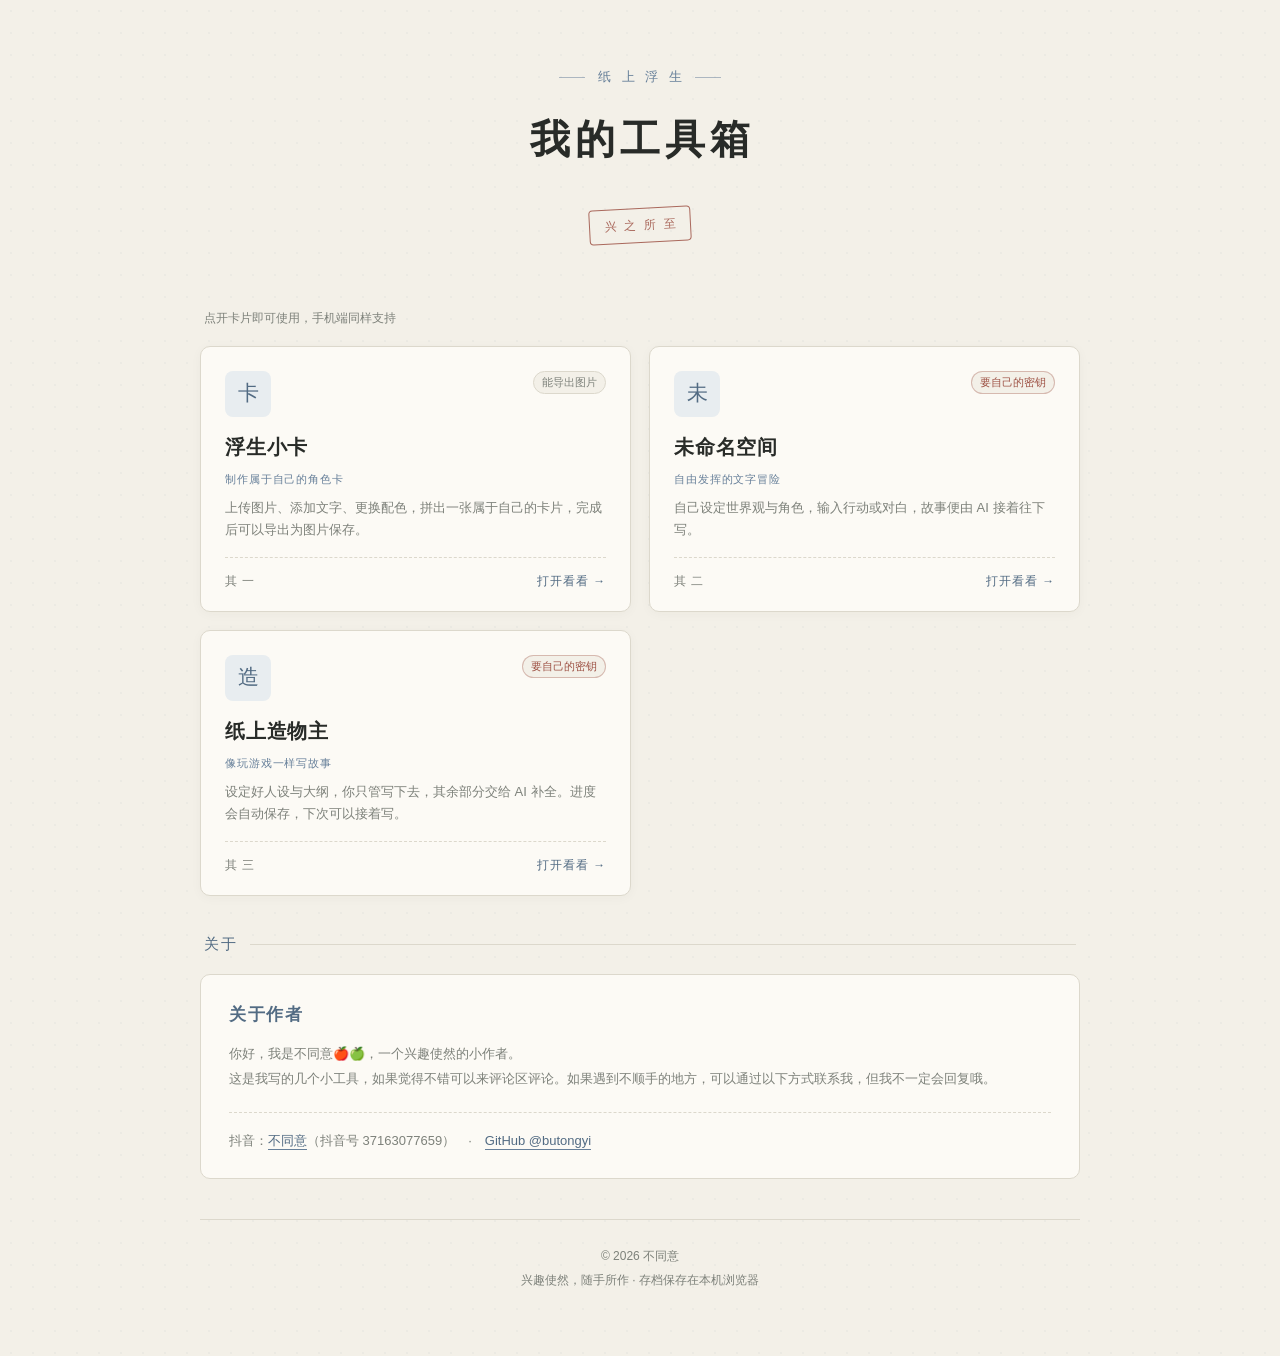
==== index.html @ 53bb5ddf "Add files via upload" ====
<!DOCTYPE html>
<html lang="zh-CN">
<head>
<meta charset="UTF-8">
<meta name="viewport" content="width=device-width, initial-scale=1, viewport-fit=cover">
<title>我的工具箱</title>
<meta name="description" content="不同意做的几个小工具，打开就能用。">
<style>
:root{
  --paper:#F3F0E8;
  --card:#FCFAF5;
  --ink:#282B28;
  --muted:#7D817A;
  --line:#DCD8CC;
  --indigo:#667F99;
  --indigo-deep:#526B83;
  --indigo-soft:#E8EDF0;
  --seal:#9E5245;
  --radius:10px;
  --serif:"Songti SC","STSong","Noto Serif CJK SC","Source Han Serif SC","SimSun",serif;
  --sans:-apple-system,BlinkMacSystemFont,"Segoe UI","PingFang SC","Hiragino Sans GB","Microsoft YaHei",sans-serif;
}
*{box-sizing:border-box;-webkit-tap-highlight-color:transparent}
html,body{margin:0;padding:0}
body{
  min-height:100vh;font-family:var(--sans);color:var(--ink);
  background-color:var(--paper);
  background-image:radial-gradient(rgba(102,127,153,.055) 1px,transparent 1px);
  background-size:22px 22px;line-height:1.6;
}
.wrap{max-width:920px;margin:0 auto;padding:0 20px 64px}

header{padding:60px 4px 30px;text-align:center}
.brand{
  display:inline-flex;align-items:center;gap:10px;font-family:var(--serif);
  font-size:13px;letter-spacing:.28em;text-indent:.28em;color:var(--indigo);margin-bottom:20px;
}
.brand::before,.brand::after{content:"";width:26px;height:1px;background:var(--indigo);opacity:.5}
h1{font-family:var(--serif);font-weight:600;font-size:40px;letter-spacing:.12em;text-indent:.12em;margin:0 0 12px}
.role{font-size:13px;color:var(--indigo-deep);letter-spacing:.16em;margin:0 0 16px}
.subtitle{font-size:14px;color:var(--muted);letter-spacing:.04em;margin:0;max-width:540px;margin-left:auto;margin-right:auto}
.seal{
  display:inline-block;margin-top:24px;padding:7px 12px;border:1px solid var(--seal);
  color:var(--seal);border-radius:4px;font-family:var(--serif);font-size:12px;
  letter-spacing:.2em;text-indent:.2em;transform:rotate(-3deg);opacity:.85;
}

.section-label{
  font-family:var(--serif);font-size:15px;color:var(--indigo-deep);
  letter-spacing:.14em;margin:36px 4px 18px;display:flex;align-items:center;gap:12px;
}
.section-label::after{content:"";flex:1;height:1px;background:var(--line)}
.section-note{font-size:12px;color:var(--muted);margin:36px 4px 18px}

.grid{display:grid;grid-template-columns:repeat(2,1fr);gap:18px}
.card{
  position:relative;display:block;text-decoration:none;color:inherit;background:var(--card);
  border:1px solid var(--line);border-radius:var(--radius);padding:24px 24px 20px;overflow:hidden;
  box-shadow:0 2px 12px rgba(52,48,40,.035);
  transition:transform .22s ease,box-shadow .22s ease,border-color .22s ease;
}
.card:hover,.card:focus-visible{
  transform:translateY(-3px);border-color:var(--indigo);
  box-shadow:0 10px 28px rgba(52,48,40,.10);outline:none;
}
.card::before{
  content:"";position:absolute;left:0;top:0;bottom:0;width:3px;background:var(--indigo);
  transform:scaleY(0);transform-origin:top;transition:transform .25s ease;
}
.card:hover::before,.card:focus-visible::before{transform:scaleY(1)}
.card-top{display:flex;align-items:flex-start;justify-content:space-between;gap:12px;margin-bottom:14px}
.icon{
  width:46px;height:46px;flex:none;border-radius:8px;background:var(--indigo-soft);
  color:var(--indigo-deep);display:flex;align-items:center;justify-content:center;
  font-family:var(--serif);font-size:21px;
}
.tags{display:flex;flex-wrap:wrap;gap:6px;justify-content:flex-end}
.tag{font-size:11px;line-height:1;padding:5px 8px;border-radius:20px;border:1px solid var(--line);color:var(--muted);background:var(--paper);white-space:nowrap}
.tag.ai{color:var(--seal);border-color:rgba(158,82,69,.35)}
.tag.tech{color:var(--indigo-deep);border-color:rgba(102,127,153,.4);background:var(--indigo-soft)}
.card h2{font-family:var(--serif);font-weight:600;font-size:20px;letter-spacing:.04em;margin:0 0 8px}
.card .feature{font-size:11px;color:var(--indigo);letter-spacing:.08em;margin:0 0 8px}
.card p{margin:0;color:var(--muted);font-size:13px;line-height:1.7;min-height:44px}
.card-foot{
  margin-top:16px;padding-top:14px;border-top:1px dashed var(--line);
  display:flex;align-items:center;justify-content:space-between;font-size:12px;color:var(--indigo-deep);
}
.enter{display:inline-flex;align-items:center;gap:5px;letter-spacing:.06em}
.enter .arrow{transition:transform .2s ease}
.card:hover .enter .arrow{transform:translateX(4px)}
.count{font-family:var(--serif);color:var(--muted);letter-spacing:.08em}

.about{
  background:var(--card);border:1px solid var(--line);border-radius:var(--radius);
  padding:26px 28px;margin-top:8px;
}
.about h3{font-family:var(--serif);font-weight:600;font-size:17px;letter-spacing:.1em;margin:0 0 14px;color:var(--indigo-deep)}
.about p{margin:0 0 12px;font-size:13px;color:var(--muted);line-height:1.9}
.about .skills{display:flex;flex-wrap:wrap;gap:8px;margin-top:16px}
.about .skills span{font-size:12px;padding:6px 12px;border-radius:6px;background:var(--indigo-soft);color:var(--indigo-deep)}
.contact{margin-top:20px;padding-top:18px;border-top:1px dashed var(--line);font-size:13px;color:var(--muted)}
.contact a{color:var(--indigo-deep);text-decoration:none;border-bottom:1px solid var(--indigo);padding-bottom:1px}
.contact a:hover{color:var(--seal);border-color:var(--seal)}

footer{margin-top:40px;text-align:center;color:var(--muted);font-size:12px;line-height:2;padding-top:24px;border-top:1px solid var(--line)}
@media(max-width:640px){
  header{padding:42px 4px 24px}
  h1{font-size:31px}
  .grid{grid-template-columns:1fr;gap:14px}
  .card{padding:20px}
  .card p{min-height:0}
  .about{padding:22px 20px}
}
</style>
</head>
<body>
<div class="wrap">
  <header>
    <div class="brand">纸 上 浮 生</div>
    <h1>我的工具箱</h1>
    <div class="seal">兴 之 所 至</div>
  </header>

  <p class="section-note">点开卡片即可使用，手机端同样支持</p>
  <main class="grid">

    <a class="card" href="games/fusheng-card.html">
      <div class="card-top">
        <div class="icon">卡</div>
        <div class="tags"><span class="tag">能导出图片</span></div>
      </div>
      <h2>浮生小卡</h2>
      <div class="feature">制作属于自己的角色卡</div>
      <p>上传图片、添加文字、更换配色，拼出一张属于自己的卡片，完成后可以导出为图片保存。</p>
      <div class="card-foot"><span class="count">其 一</span><span class="enter">打开看看 <span class="arrow">→</span></span></div>
    </a>

    <a class="card" href="games/weimingmingkongjian.html">
      <div class="card-top">
        <div class="icon">未</div>
        <div class="tags"><span class="tag ai">要自己的密钥</span></div>
      </div>
      <h2>未命名空间</h2>
      <div class="feature">自由发挥的文字冒险</div>
      <p>自己设定世界观与角色，输入行动或对白，故事便由 AI 接着往下写。</p>
      <div class="card-foot"><span class="count">其 二</span><span class="enter">打开看看 <span class="arrow">→</span></span></div>
    </a>

    <a class="card" href="games/zhishang-zaowuzhu.html">
      <div class="card-top">
        <div class="icon">造</div>
        <div class="tags"><span class="tag ai">要自己的密钥</span></div>
      </div>
      <h2>纸上造物主</h2>
      <div class="feature">像玩游戏一样写故事</div>
      <p>设定好人设与大纲，你只管写下去，其余部分交给 AI 补全。进度会自动保存，下次可以接着写。</p>
      <div class="card-foot"><span class="count">其 三</span><span class="enter">打开看看 <span class="arrow">→</span></span></div>
    </a>

  </main>

  <div class="section-label">关于</div>
  <section class="about">
    <h3>关于作者</h3>
    <p>你好，我是不同意🍎🍏，一个兴趣使然的小作者。<br>这是我写的几个小工具，如果觉得不错可以来评论区评论。如果遇到不顺手的地方，可以通过以下方式联系我，但我不一定会回复哦。</p>
    <div class="contact">
      抖音：<a href="https://www.douyin.com/user/MS4wLjABAAAAlM9tMULO53X5Q0Kn--dKTlHsjAAZe6PFTMq9GSatP4W1DB4UQ8Ld2p4_8pwSyWXq" target="_blank" rel="noopener">不同意</a>（抖音号 37163077659）　·　<a href="https://github.com/butongyi" target="_blank" rel="noopener">GitHub @butongyi</a>
    </div>
  </section>

  <footer>
    <div>© 2026 不同意</div>
    <div>兴趣使然，随手所作 · 存档保存在本机浏览器</div>
  </footer>
</div>
<script>
// 发布平台用 sharecode 做访问控制，站内跳转必须把它带上，否则点进去会 403。
// 从当前地址取出 sharecode，自动附加到所有站内链接；本地/GitHub Pages 没有这个参数时不影响。
(function () {
  var code = new URLSearchParams(location.search).get('sharecode');
  if (!code) return;
  document.querySelectorAll('a[href]').forEach(function (a) {
    var href = a.getAttribute('href');
    if (!href || /^(https?:|mailto:|#)/i.test(href)) return;
    a.setAttribute('href', href + (href.indexOf('?') >= 0 ? '&' : '?') + 'sharecode=' + encodeURIComponent(code));
  });
})();
</script>
</body>
</html>
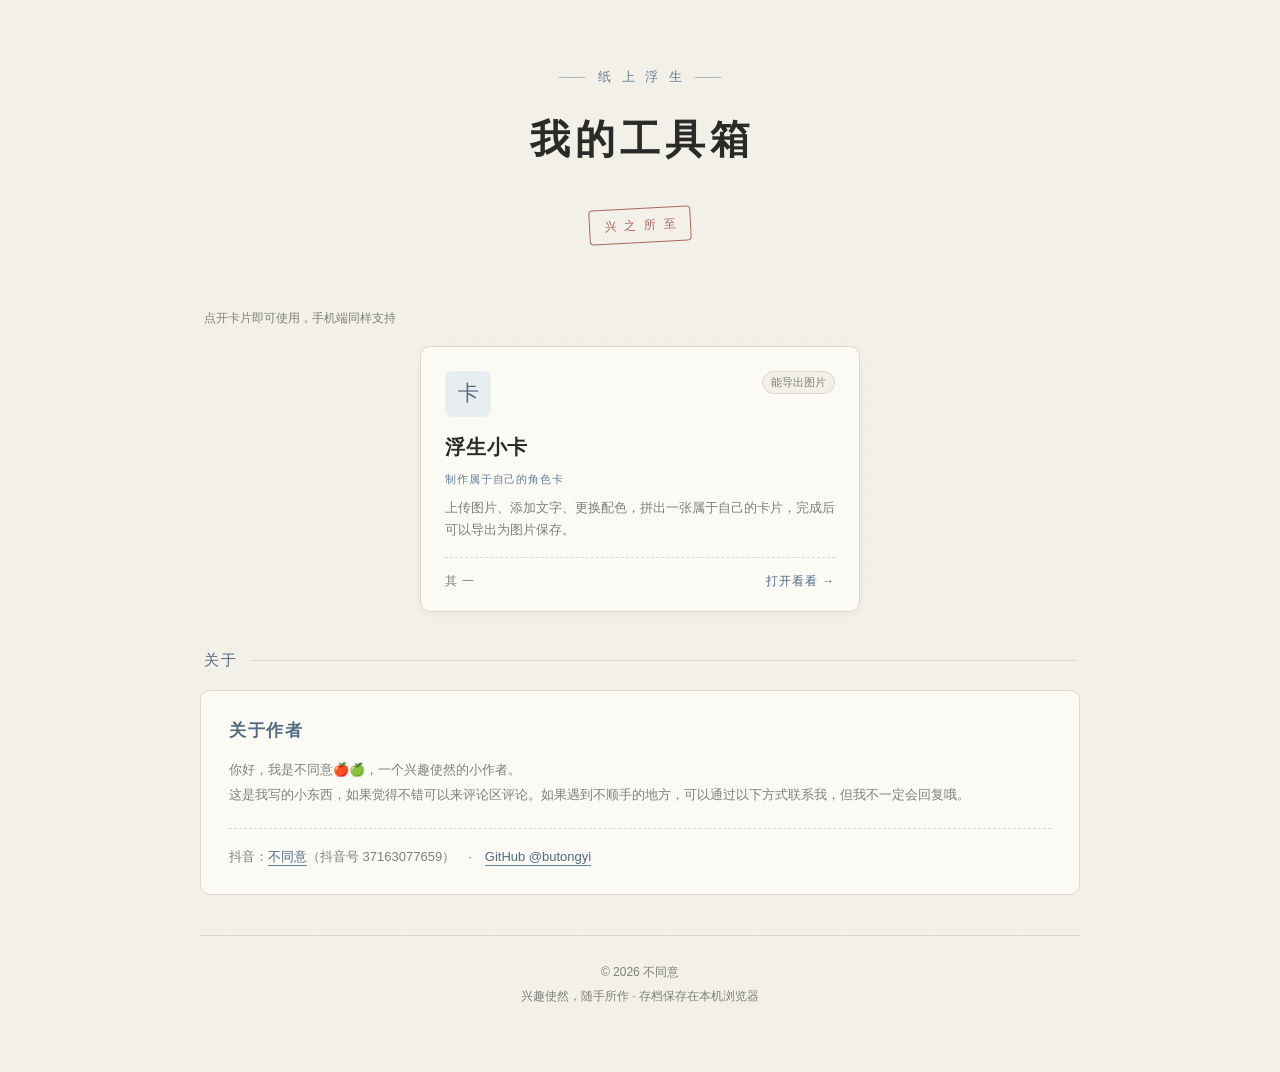
==== commit 3691678b: "Add files via upload" ====
--- a/index.html
+++ b/index.html
@@ -4,7 +4,7 @@
 <meta charset="UTF-8">
 <meta name="viewport" content="width=device-width, initial-scale=1, viewport-fit=cover">
 <title>我的工具箱</title>
-<meta name="description" content="不同意做的几个小工具，打开就能用。">
+<meta name="description" content="不同意写的小东西，打开就能用。">
 <style>
 :root{
   --paper:#F3F0E8;
@@ -53,6 +53,7 @@
 .section-note{font-size:12px;color:var(--muted);margin:36px 4px 18px}
 
 .grid{display:grid;grid-template-columns:repeat(2,1fr);gap:18px}
+.grid:has(.card:only-child){grid-template-columns:minmax(0,440px);justify-content:center}
 .card{
   position:relative;display:block;text-decoration:none;color:inherit;background:var(--card);
   border:1px solid var(--line);border-radius:var(--radius);padding:24px 24px 20px;overflow:hidden;
@@ -135,34 +136,12 @@
       <div class="card-foot"><span class="count">其 一</span><span class="enter">打开看看 <span class="arrow">→</span></span></div>
     </a>
 
-    <a class="card" href="games/weimingmingkongjian.html">
-      <div class="card-top">
-        <div class="icon">未</div>
-        <div class="tags"><span class="tag ai">要自己的密钥</span></div>
-      </div>
-      <h2>未命名空间</h2>
-      <div class="feature">自由发挥的文字冒险</div>
-      <p>自己设定世界观与角色，输入行动或对白，故事便由 AI 接着往下写。</p>
-      <div class="card-foot"><span class="count">其 二</span><span class="enter">打开看看 <span class="arrow">→</span></span></div>
-    </a>
-
-    <a class="card" href="games/zhishang-zaowuzhu.html">
-      <div class="card-top">
-        <div class="icon">造</div>
-        <div class="tags"><span class="tag ai">要自己的密钥</span></div>
-      </div>
-      <h2>纸上造物主</h2>
-      <div class="feature">像玩游戏一样写故事</div>
-      <p>设定好人设与大纲，你只管写下去，其余部分交给 AI 补全。进度会自动保存，下次可以接着写。</p>
-      <div class="card-foot"><span class="count">其 三</span><span class="enter">打开看看 <span class="arrow">→</span></span></div>
-    </a>
-
   </main>
 
   <div class="section-label">关于</div>
   <section class="about">
     <h3>关于作者</h3>
-    <p>你好，我是不同意🍎🍏，一个兴趣使然的小作者。<br>这是我写的几个小工具，如果觉得不错可以来评论区评论。如果遇到不顺手的地方，可以通过以下方式联系我，但我不一定会回复哦。</p>
+    <p>你好，我是不同意🍎🍏，一个兴趣使然的小作者。<br>这是我写的小东西，如果觉得不错可以来评论区评论。如果遇到不顺手的地方，可以通过以下方式联系我，但我不一定会回复哦。</p>
     <div class="contact">
       抖音：<a href="https://www.douyin.com/user/MS4wLjABAAAAlM9tMULO53X5Q0Kn--dKTlHsjAAZe6PFTMq9GSatP4W1DB4UQ8Ld2p4_8pwSyWXq" target="_blank" rel="noopener">不同意</a>（抖音号 37163077659）　·　<a href="https://github.com/butongyi" target="_blank" rel="noopener">GitHub @butongyi</a>
     </div>
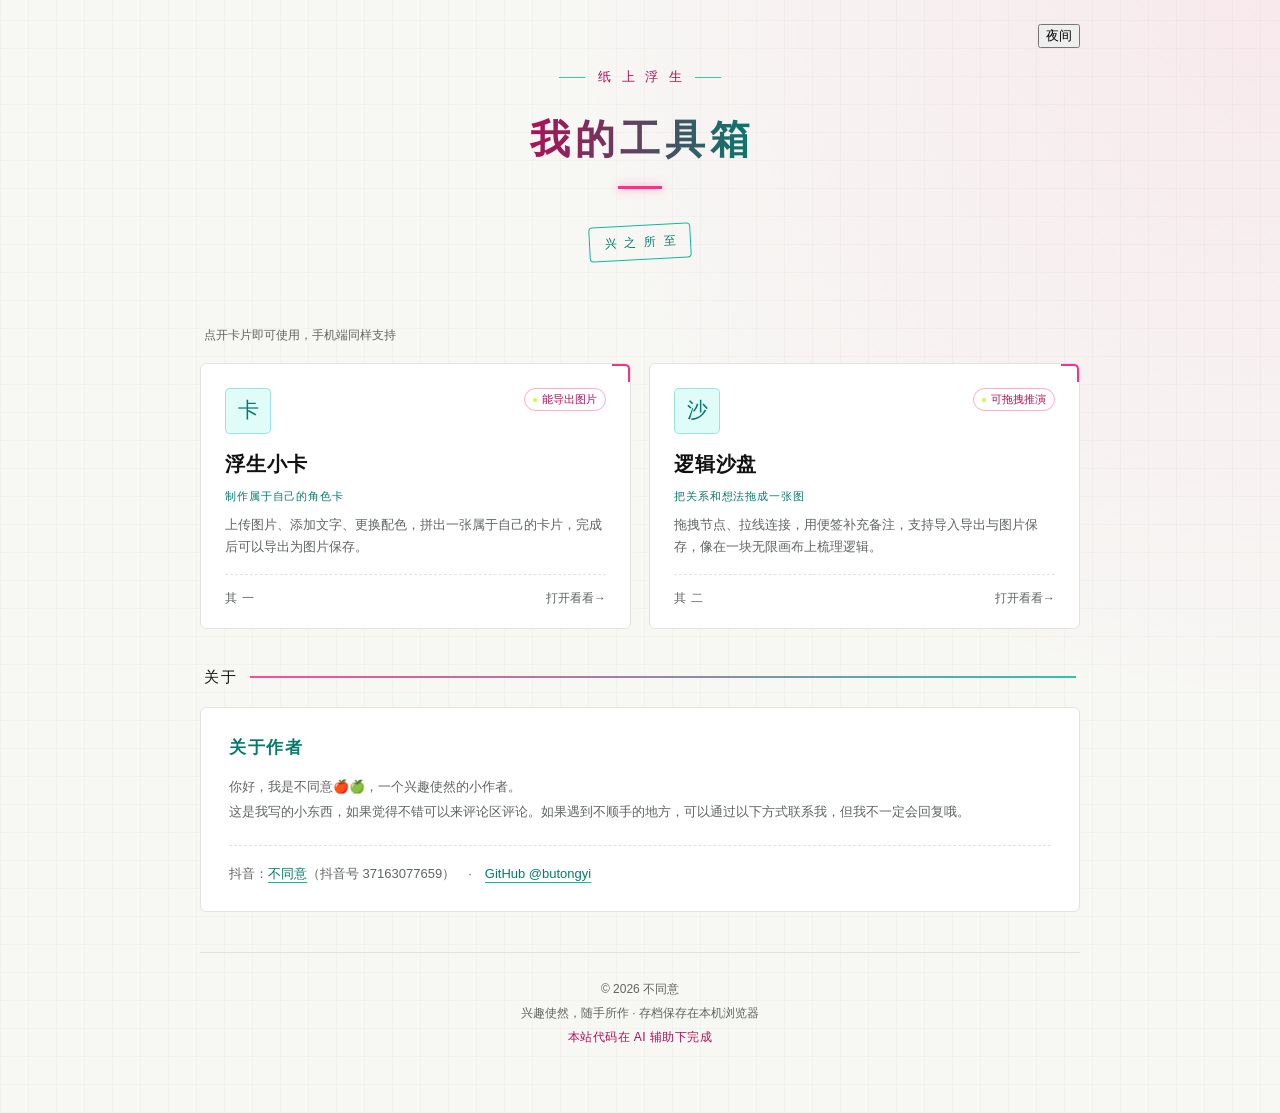
==== commit d559cbbe: "Add files via upload" ====
--- a/index.html
+++ b/index.html
@@ -7,115 +7,266 @@
 <meta name="description" content="不同意写的小东西，打开就能用。">
 <style>
 :root{
-  --paper:#F3F0E8;
-  --card:#FCFAF5;
-  --ink:#282B28;
-  --muted:#7D817A;
-  --line:#DCD8CC;
-  --indigo:#667F99;
-  --indigo-deep:#526B83;
-  --indigo-soft:#E8EDF0;
-  --seal:#9E5245;
-  --radius:10px;
+  color-scheme:light;
+  --paper:#F7F7F4;
+  --card:#FFFFFF;
+  --ink:#101210;
+  --muted:#5F6562;
+  --line:#E1E3E0;
+  --accent:#FF2E88;
+  --accent-text:#B00F55;
+  --accent-soft:rgba(255,46,136,.07);
+  --cyan:#0FB9A6;
+  --cyan-text:#067A6E;
+  --cyan-soft:#E9F7F4;
+  --lime:#C6FF3D;
+  --hover:#0FB9A6;
+  --title-grad:linear-gradient(92deg,#B00F55,#067A6E);
+  --title-glow:none;
+  --title-rule:#FF2E88;
+  --title-rule-glow:0 0 10px rgba(255,46,136,.5);
+  --rule:linear-gradient(90deg,#FF2E88,#0FB9A6);
+  --rule-glow:none;
+  --icon-bg:rgba(0,224,198,.12);
+  --icon-line:rgba(15,185,166,.35);
+  --icon-glow:none;
+  --tag-text:#B00F55;
+  --tag-bg:transparent;
+  --tag-line:rgba(255,46,136,.4);
+  --ai-text:#B00F55;
+  --grid-line:rgba(16,18,16,.022);
+  --grid-size:28px;
+  --pink-glow:rgba(255,46,136,.07);
+  --cyan-glow:transparent;
+  --pink-stop:42%;
+  --cyan-stop:46%;
+  --brand-glow:none;
+  --brand-line-glow:none;
+  --seal-glow:none;
+  --radius:6px;
   --serif:"Songti SC","STSong","Noto Serif CJK SC","Source Han Serif SC","SimSun",serif;
   --sans:-apple-system,BlinkMacSystemFont,"Segoe UI","PingFang SC","Hiragino Sans GB","Microsoft YaHei",sans-serif;
+}
+html[data-theme="dark"]{
+  color-scheme:dark;
+  --paper:#0B0C0D;
+  --card:#141617;
+  --ink:#F2F0EA;
+  --muted:#9AA0A0;
+  --line:#26292A;
+  --accent:#FF2E88;
+  --accent-text:#FF2E88;
+  --accent-soft:rgba(255,46,136,.10);
+  --cyan:#00E0C6;
+  --cyan-text:#00E0C6;
+  --cyan-soft:rgba(0,224,198,.10);
+  --lime:#C6FF3D;
+  --hover:#FF2E88;
+  --title-grad:linear-gradient(92deg,#FF2E88,#00E0C6);
+  --title-glow:drop-shadow(0 0 12px rgba(255,46,136,.32));
+  --title-rule:linear-gradient(90deg,#FF2E88,#00E0C6);
+  --title-rule-glow:0 0 10px rgba(255,46,136,.5);
+  --rule:linear-gradient(90deg,#FF2E88,#00E0C6);
+  --rule-glow:0 0 10px rgba(0,224,198,.35);
+  --icon-bg:rgba(0,224,198,.08);
+  --icon-line:rgba(0,224,198,.45);
+  --icon-glow:0 0 14px rgba(0,224,198,.16);
+  --tag-text:#FF8FBF;
+  --tag-bg:rgba(255,46,136,.07);
+  --tag-line:rgba(255,46,136,.5);
+  --ai-text:#FF8FBF;
+  --grid-line:rgba(255,255,255,.032);
+  --grid-size:26px;
+  --pink-glow:rgba(255,46,136,.16);
+  --cyan-glow:rgba(0,224,198,.13);
+  --pink-stop:46%;
+  --cyan-stop:46%;
+  --brand-glow:0 0 10px rgba(255,46,136,.45);
+  --brand-line-glow:0 0 8px rgba(0,224,198,.55);
+  --seal-glow:0 0 12px rgba(0,224,198,.28) inset;
+}
+@media (prefers-color-scheme:dark){
+  html:not([data-theme="light"]){
+    color-scheme:dark;
+    --paper:#0B0C0D;
+    --card:#141617;
+    --ink:#F2F0EA;
+    --muted:#9AA0A0;
+    --line:#26292A;
+    --accent:#FF2E88;
+    --accent-text:#FF2E88;
+    --accent-soft:rgba(255,46,136,.10);
+    --cyan:#00E0C6;
+    --cyan-text:#00E0C6;
+    --cyan-soft:rgba(0,224,198,.10);
+    --lime:#C6FF3D;
+    --hover:#FF2E88;
+    --title-grad:linear-gradient(92deg,#FF2E88,#00E0C6);
+    --title-glow:drop-shadow(0 0 12px rgba(255,46,136,.32));
+    --title-rule:linear-gradient(90deg,#FF2E88,#00E0C6);
+    --title-rule-glow:0 0 10px rgba(255,46,136,.5);
+    --rule:linear-gradient(90deg,#FF2E88,#00E0C6);
+    --rule-glow:0 0 10px rgba(0,224,198,.35);
+    --icon-bg:rgba(0,224,198,.08);
+    --icon-line:rgba(0,224,198,.45);
+    --icon-glow:0 0 14px rgba(0,224,198,.16);
+    --tag-text:#FF8FBF;
+    --tag-bg:rgba(255,46,136,.07);
+    --tag-line:rgba(255,46,136,.5);
+    --ai-text:#FF8FBF;
+    --grid-line:rgba(255,255,255,.032);
+    --grid-size:26px;
+    --pink-glow:rgba(255,46,136,.16);
+    --cyan-glow:rgba(0,224,198,.13);
+    --pink-stop:46%;
+    --cyan-stop:46%;
+    --brand-glow:0 0 10px rgba(255,46,136,.45);
+    --brand-line-glow:0 0 8px rgba(0,224,198,.55);
+    --seal-glow:0 0 12px rgba(0,224,198,.28) inset;
+  }
 }
 *{box-sizing:border-box;-webkit-tap-highlight-color:transparent}
 html,body{margin:0;padding:0}
 body{
   min-height:100vh;font-family:var(--sans);color:var(--ink);
   background-color:var(--paper);
-  background-image:radial-gradient(rgba(102,127,153,.055) 1px,transparent 1px);
-  background-size:22px 22px;line-height:1.6;
-}
-.wrap{max-width:920px;margin:0 auto;padding:0 20px 64px}
+  background-image:
+    radial-gradient(circle at 100% 0%,var(--pink-glow),transparent var(--pink-stop)),
+    radial-gradient(circle at 0% 100%,var(--cyan-glow),transparent var(--cyan-stop)),
+    repeating-linear-gradient(0deg,var(--grid-line) 0 1px,transparent 1px var(--grid-size)),
+    repeating-linear-gradient(90deg,var(--grid-line) 0 1px,transparent 1px var(--grid-size));
+  background-repeat:no-repeat;
+  line-height:1.6;
+}
+.wrap{position:relative;max-width:920px;margin:0 auto;padding:0 20px 64px}
+
+.theme-toggle{position:absolute;top:24px;right:20px;z-index:2}
 
 header{padding:60px 4px 30px;text-align:center}
 .brand{
   display:inline-flex;align-items:center;gap:10px;font-family:var(--serif);
-  font-size:13px;letter-spacing:.28em;text-indent:.28em;color:var(--indigo);margin-bottom:20px;
-}
-.brand::before,.brand::after{content:"";width:26px;height:1px;background:var(--indigo);opacity:.5}
-h1{font-family:var(--serif);font-weight:600;font-size:40px;letter-spacing:.12em;text-indent:.12em;margin:0 0 12px}
-.role{font-size:13px;color:var(--indigo-deep);letter-spacing:.16em;margin:0 0 16px}
+  font-size:13px;letter-spacing:.28em;text-indent:.28em;color:var(--accent-text);
+  text-shadow:var(--brand-glow);margin-bottom:20px;
+}
+.brand::before,.brand::after{content:"";width:26px;height:1px;background:var(--cyan);opacity:.8;box-shadow:var(--brand-line-glow)}
+h1{
+  font-family:var(--serif);font-weight:600;font-size:40px;letter-spacing:.12em;text-indent:.12em;
+  width:fit-content;max-width:100%;margin:0 auto 12px;
+  background-image:var(--title-grad);-webkit-background-clip:text;background-clip:text;
+  color:transparent;-webkit-text-fill-color:transparent;filter:var(--title-glow);
+}
+h1::after{
+  content:"";display:block;width:44px;height:3px;margin:14px auto 0;
+  background:var(--title-rule);box-shadow:var(--title-rule-glow);
+}
+.role{font-size:13px;color:var(--cyan-text);letter-spacing:.16em;margin:0 0 16px}
 .subtitle{font-size:14px;color:var(--muted);letter-spacing:.04em;margin:0;max-width:540px;margin-left:auto;margin-right:auto}
 .seal{
-  display:inline-block;margin-top:24px;padding:7px 12px;border:1px solid var(--seal);
-  color:var(--seal);border-radius:4px;font-family:var(--serif);font-size:12px;
-  letter-spacing:.2em;text-indent:.2em;transform:rotate(-3deg);opacity:.85;
+  display:inline-block;margin-top:24px;padding:7px 12px;border:1px solid var(--cyan);
+  color:var(--cyan-text);border-radius:4px;font-family:var(--serif);font-size:12px;
+  letter-spacing:.2em;text-indent:.2em;transform:rotate(-3deg);
+  box-shadow:var(--seal-glow);
 }
 
 .section-label{
-  font-family:var(--serif);font-size:15px;color:var(--indigo-deep);
+  font-family:var(--serif);font-size:15px;color:var(--ink);
   letter-spacing:.14em;margin:36px 4px 18px;display:flex;align-items:center;gap:12px;
 }
-.section-label::after{content:"";flex:1;height:1px;background:var(--line)}
+.section-label::after{content:"";flex:1;height:2px;background:var(--rule);opacity:.85;box-shadow:var(--rule-glow)}
 .section-note{font-size:12px;color:var(--muted);margin:36px 4px 18px}
 
 .grid{display:grid;grid-template-columns:repeat(2,1fr);gap:18px}
 .grid:has(.card:only-child){grid-template-columns:minmax(0,440px);justify-content:center}
 .card{
   position:relative;display:block;text-decoration:none;color:inherit;background:var(--card);
-  border:1px solid var(--line);border-radius:var(--radius);padding:24px 24px 20px;overflow:hidden;
-  box-shadow:0 2px 12px rgba(52,48,40,.035);
-  transition:transform .22s ease,box-shadow .22s ease,border-color .22s ease;
-}
-.card:hover,.card:focus-visible{
-  transform:translateY(-3px);border-color:var(--indigo);
-  box-shadow:0 10px 28px rgba(52,48,40,.10);outline:none;
-}
-.card::before{
-  content:"";position:absolute;left:0;top:0;bottom:0;width:3px;background:var(--indigo);
-  transform:scaleY(0);transform-origin:top;transition:transform .25s ease;
-}
-.card:hover::before,.card:focus-visible::before{transform:scaleY(1)}
+  border:1px solid var(--line);border-radius:var(--radius);padding:24px 24px 20px;overflow:visible;
+  transition:border-color .2s ease;
+}
+.card:hover,.card:focus-visible{border-color:var(--hover)}
+.card-frame{
+  position:absolute;left:-6px;top:-6px;width:calc(100% + 12px);height:calc(100% + 12px);
+  pointer-events:none;overflow:visible;z-index:1;
+}
+.card-frame path{
+  fill:none;stroke-width:2;stroke-linecap:round;
+  stroke-dasharray:100 100;stroke-dashoffset:100;opacity:0;
+  transition:stroke-dashoffset .55s cubic-bezier(.4,0,.2,1),opacity .55s linear;
+}
+.card:hover .card-frame path,
+.card.is-selected .card-frame path,
+.card:focus-visible .card-frame path{
+  stroke-dashoffset:0;opacity:1;
+  transition:stroke-dashoffset 1.1s cubic-bezier(.4,0,.2,1),opacity .18s linear;
+}
+.card:focus-visible .card-frame path{transition:none}
+.card-frame .frame-a{stop-color:var(--accent-text)}
+.card-frame .frame-b{stop-color:var(--cyan-text)}
+@media (prefers-reduced-motion:reduce){
+  .card-frame path{transition:none}
+}
+.card::after{
+  content:"";position:absolute;top:0;right:0;width:16px;height:16px;pointer-events:none;
+  border-top:2px solid var(--accent);border-right:2px solid var(--accent);
+  border-radius:0 5px 0 0;
+}
 .card-top{display:flex;align-items:flex-start;justify-content:space-between;gap:12px;margin-bottom:14px}
 .icon{
-  width:46px;height:46px;flex:none;border-radius:8px;background:var(--indigo-soft);
-  color:var(--indigo-deep);display:flex;align-items:center;justify-content:center;
-  font-family:var(--serif);font-size:21px;
+  width:46px;height:46px;flex:none;border-radius:5px;
+  background:var(--icon-bg);border:1px solid var(--icon-line);
+  color:var(--cyan-text);display:flex;align-items:center;justify-content:center;
+  font-family:var(--serif);font-size:21px;box-shadow:var(--icon-glow);
 }
 .tags{display:flex;flex-wrap:wrap;gap:6px;justify-content:flex-end}
-.tag{font-size:11px;line-height:1;padding:5px 8px;border-radius:20px;border:1px solid var(--line);color:var(--muted);background:var(--paper);white-space:nowrap}
-.tag.ai{color:var(--seal);border-color:rgba(158,82,69,.35)}
-.tag.tech{color:var(--indigo-deep);border-color:rgba(102,127,153,.4);background:var(--indigo-soft)}
+.tag{display:inline-flex;align-items:center;gap:5px;font-size:11px;line-height:1;padding:5px 8px;border-radius:20px;border:1px solid var(--tag-line);color:var(--tag-text);background:var(--tag-bg);white-space:nowrap}
+.tag::before{content:"";width:4px;height:4px;border-radius:50%;background:var(--lime);flex:none}
+.tag.tech{color:var(--cyan-text);border-color:rgba(0,224,198,.45);background:var(--cyan-soft)}
 .card h2{font-family:var(--serif);font-weight:600;font-size:20px;letter-spacing:.04em;margin:0 0 8px}
-.card .feature{font-size:11px;color:var(--indigo);letter-spacing:.08em;margin:0 0 8px}
+.card .feature{font-size:11px;color:var(--cyan-text);letter-spacing:.08em;margin:0 0 8px}
 .card p{margin:0;color:var(--muted);font-size:13px;line-height:1.7;min-height:44px}
 .card-foot{
   margin-top:16px;padding-top:14px;border-top:1px dashed var(--line);
-  display:flex;align-items:center;justify-content:space-between;font-size:12px;color:var(--indigo-deep);
-}
-.enter{display:inline-flex;align-items:center;gap:5px;letter-spacing:.06em}
-.enter .arrow{transition:transform .2s ease}
-.card:hover .enter .arrow{transform:translateX(4px)}
+  display:flex;align-items:center;justify-content:space-between;font-size:12px;color:var(--muted);
+}
 .count{font-family:var(--serif);color:var(--muted);letter-spacing:.08em}
 
 .about{
   background:var(--card);border:1px solid var(--line);border-radius:var(--radius);
   padding:26px 28px;margin-top:8px;
 }
-.about h3{font-family:var(--serif);font-weight:600;font-size:17px;letter-spacing:.1em;margin:0 0 14px;color:var(--indigo-deep)}
+.about h3{font-family:var(--serif);font-weight:600;font-size:17px;letter-spacing:.1em;margin:0 0 14px;color:var(--cyan-text)}
 .about p{margin:0 0 12px;font-size:13px;color:var(--muted);line-height:1.9}
 .about .skills{display:flex;flex-wrap:wrap;gap:8px;margin-top:16px}
-.about .skills span{font-size:12px;padding:6px 12px;border-radius:6px;background:var(--indigo-soft);color:var(--indigo-deep)}
+.about .skills span{font-size:12px;padding:6px 12px;border-radius:6px;background:var(--cyan-soft);color:var(--cyan-text)}
 .contact{margin-top:20px;padding-top:18px;border-top:1px dashed var(--line);font-size:13px;color:var(--muted)}
-.contact a{color:var(--indigo-deep);text-decoration:none;border-bottom:1px solid var(--indigo);padding-bottom:1px}
-.contact a:hover{color:var(--seal);border-color:var(--seal)}
+.contact a{color:var(--cyan-text);text-decoration:none;border-bottom:1px solid var(--cyan);padding-bottom:1px}
+.contact a:hover{color:var(--accent-text);border-color:var(--accent)}
 
 footer{margin-top:40px;text-align:center;color:var(--muted);font-size:12px;line-height:2;padding-top:24px;border-top:1px solid var(--line)}
+footer .ai{color:var(--ai-text);letter-spacing:.04em}
 @media(max-width:640px){
   header{padding:42px 4px 24px}
   h1{font-size:31px}
+  .theme-toggle{top:14px;right:12px}
   .grid{grid-template-columns:1fr;gap:14px}
   .card{padding:20px}
   .card p{min-height:0}
   .about{padding:22px 20px}
 }
 </style>
+<link rel="stylesheet" href="assets/ui.css">
+<script>
+// 首屏前应用已保存的主题，避免闪烁；没有保存过则交给系统偏好。
+(function () {
+  try {
+    var saved = localStorage.getItem('theme');
+    if (saved === 'dark' || saved === 'light') document.documentElement.setAttribute('data-theme', saved);
+  } catch (e) {}
+})();
+</script>
 </head>
 <body>
 <div class="wrap">
+  <button class="theme-toggle ui-btn ui-btn--secondary ui-btn--sm ui-btn--pill" id="themeToggle" type="button" aria-label="切换到夜间模式">夜间</button>
   <header>
     <div class="brand">纸 上 浮 生</div>
     <h1>我的工具箱</h1>
@@ -126,6 +277,7 @@
   <main class="grid">
 
     <a class="card" href="games/fusheng-card.html">
+      <svg class="card-frame" aria-hidden="true" focusable="false"></svg>
       <div class="card-top">
         <div class="icon">卡</div>
         <div class="tags"><span class="tag">能导出图片</span></div>
@@ -133,7 +285,19 @@
       <h2>浮生小卡</h2>
       <div class="feature">制作属于自己的角色卡</div>
       <p>上传图片、添加文字、更换配色，拼出一张属于自己的卡片，完成后可以导出为图片保存。</p>
-      <div class="card-foot"><span class="count">其 一</span><span class="enter">打开看看 <span class="arrow">→</span></span></div>
+      <div class="card-foot"><span class="count">其 一</span><span class="enter ui-btn ui-btn--ghost ui-btn--sm" aria-live="polite"><span class="enter-label">打开看看</span><span class="arrow">→</span></span></div>
+    </a>
+
+    <a class="card" href="games/logic-sandbox.html">
+      <svg class="card-frame" aria-hidden="true" focusable="false"></svg>
+      <div class="card-top">
+        <div class="icon">沙</div>
+        <div class="tags"><span class="tag">可拖拽推演</span></div>
+      </div>
+      <h2>逻辑沙盘</h2>
+      <div class="feature">把关系和想法拖成一张图</div>
+      <p>拖拽节点、拉线连接，用便签补充备注，支持导入导出与图片保存，像在一块无限画布上梳理逻辑。</p>
+      <div class="card-foot"><span class="count">其 二</span><span class="enter ui-btn ui-btn--ghost ui-btn--sm" aria-live="polite"><span class="enter-label">打开看看</span><span class="arrow">→</span></span></div>
     </a>
 
   </main>
@@ -150,6 +314,7 @@
   <footer>
     <div>© 2026 不同意</div>
     <div>兴趣使然，随手所作 · 存档保存在本机浏览器</div>
+    <div class="ai">本站代码在 AI 辅助下完成</div>
   </footer>
 </div>
 <script>
@@ -164,6 +329,109 @@
     a.setAttribute('href', href + (href.indexOf('?') >= 0 ? '&' : '?') + 'sharecode=' + encodeURIComponent(code));
   });
 })();
+
+// 夜间模式：未手动选择时跟随系统，手动切换后记住选择。
+(function () {
+  var root = document.documentElement;
+  var btn = document.getElementById('themeToggle');
+  if (!btn) return;
+  var mq = window.matchMedia('(prefers-color-scheme: dark)');
+
+  function current() {
+    var attr = root.getAttribute('data-theme');
+    if (attr === 'dark' || attr === 'light') return attr;
+    return mq.matches ? 'dark' : 'light';
+  }
+  function render() {
+    var dark = current() === 'dark';
+    btn.textContent = dark ? '日间' : '夜间';
+    btn.setAttribute('aria-label', dark ? '切换到日间模式' : '切换到夜间模式');
+  }
+  btn.addEventListener('click', function () {
+    var next = current() === 'dark' ? 'light' : 'dark';
+    root.setAttribute('data-theme', next);
+    try { localStorage.setItem('theme', next); } catch (e) {}
+    render();
+  });
+  var onSystemChange = function () {
+    if (!root.getAttribute('data-theme')) render();
+  };
+  if (mq.addEventListener) mq.addEventListener('change', onSystemChange);
+  else if (mq.addListener) mq.addListener(onSystemChange);
+  render();
+})();
+
+// 卡片描边：悬停时从上边中点分两路流下，底边中点汇合；第一次点击选中，第二次进入。
+(function () {
+  document.querySelectorAll('.card').forEach(function (card, index) {
+    var svg = card.querySelector('.card-frame');
+    if (!svg) return;
+    var gid = 'cardFrameGrad' + index;
+    svg.innerHTML =
+      '<defs><linearGradient id="' + gid + '" gradientUnits="userSpaceOnUse" x1="0" y1="0" x2="0" y2="0">' +
+      '<stop class="frame-a" offset="0"></stop><stop class="frame-b" offset="1"></stop>' +
+      '</linearGradient></defs>' +
+      '<path pathLength="100" vector-effect="non-scaling-stroke"></path>' +
+      '<path pathLength="100" vector-effect="non-scaling-stroke"></path>';
+    var grad = svg.querySelector('linearGradient');
+    var paths = svg.querySelectorAll('path');
+    paths[0].setAttribute('stroke', 'url(#' + gid + ')');
+    paths[1].setAttribute('stroke', 'url(#' + gid + ')');
+
+    function size() {
+      var w = card.offsetWidth + 12;
+      var h = card.offsetHeight + 12;
+      svg.setAttribute('viewBox', '0 0 ' + w + ' ' + h);
+      grad.setAttribute('y2', h);
+      var x = 1, y = 1, r = 10;
+      var right = w - 1, bottom = h - 1, cx = w / 2;
+      paths[0].setAttribute('d',
+        'M ' + cx + ' ' + y + ' H ' + (x + r) +
+        ' A ' + r + ' ' + r + ' 0 0 0 ' + x + ' ' + (y + r) +
+        ' V ' + (bottom - r) +
+        ' A ' + r + ' ' + r + ' 0 0 0 ' + (x + r) + ' ' + bottom +
+        ' H ' + cx);
+      paths[1].setAttribute('d',
+        'M ' + cx + ' ' + y + ' H ' + (right - r) +
+        ' A ' + r + ' ' + r + ' 0 0 1 ' + right + ' ' + (y + r) +
+        ' V ' + (bottom - r) +
+        ' A ' + r + ' ' + r + ' 0 0 1 ' + (right - r) + ' ' + bottom +
+        ' H ' + cx);
+    }
+    size();
+    if (window.ResizeObserver) new ResizeObserver(size).observe(card);
+    else window.addEventListener('resize', size);
+
+    var label = card.querySelector('.enter-label');
+    function select() {
+      card.classList.add('is-selected');
+      if (label) label.textContent = '再点一次进入';
+    }
+    function cancel() {
+      if (!card.classList.contains('is-selected')) return;
+      card.classList.remove('is-selected');
+      if (label) label.textContent = '打开看看';
+    }
+
+    card.addEventListener('click', function (e) {
+      if (e.button !== 0 || e.metaKey || e.ctrlKey || e.shiftKey || e.altKey) return;
+      if (!card.classList.contains('is-selected')) {
+        e.preventDefault();
+        select();
+      }
+    });
+    document.addEventListener('click', function (e) {
+      if (!card.contains(e.target)) cancel();
+    });
+    card.addEventListener('pointerleave', function (e) {
+      if (e.pointerType === 'mouse') cancel();
+    });
+    document.addEventListener('keydown', function (e) {
+      if (e.key === 'Escape') cancel();
+    });
+    window.addEventListener('pageshow', cancel);
+  });
+})();
 </script>
 </body>
 </html>
